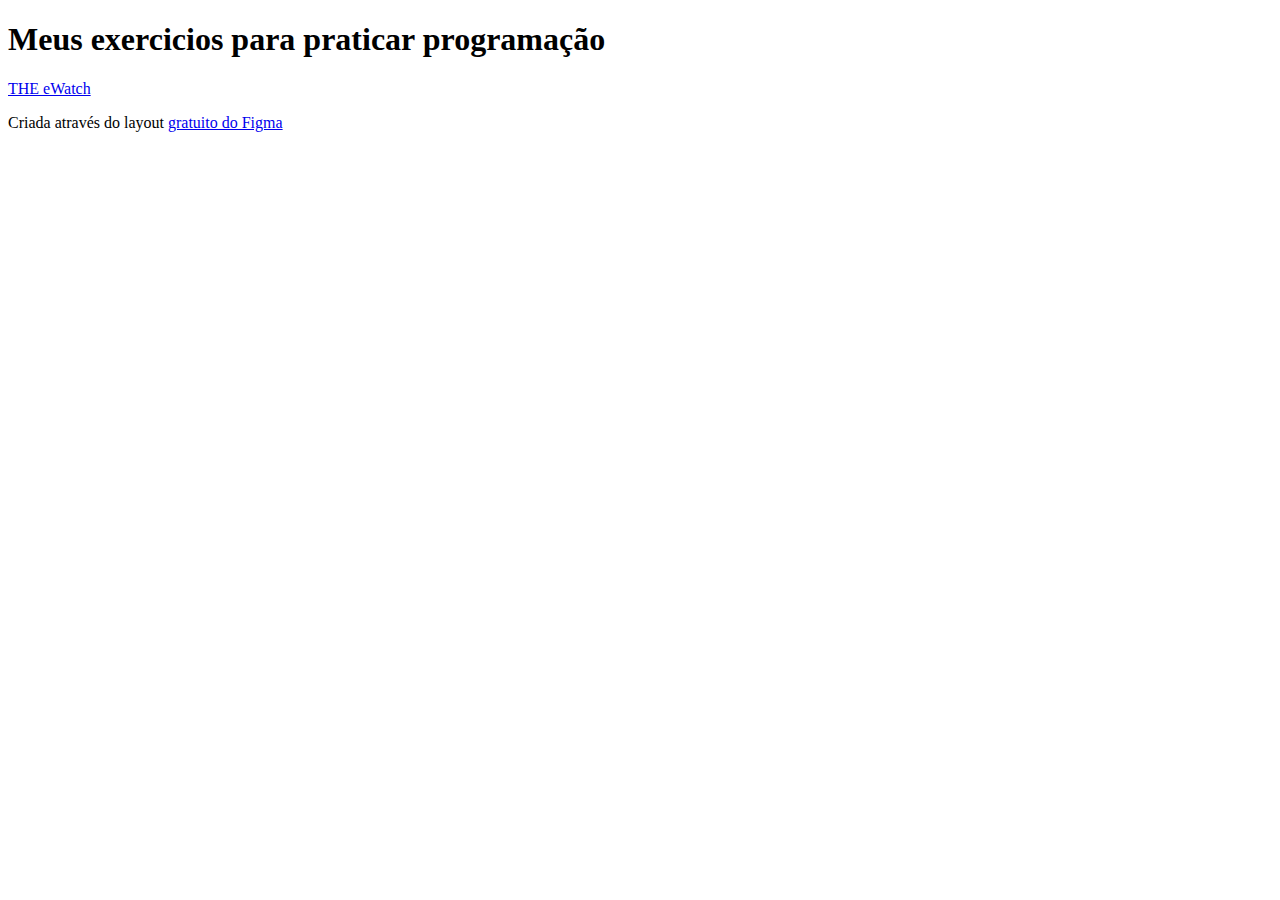
==== index.html @ f17f5eb4 "Rename Index.html to index.html" ====
<!DOCTYPE html>
<html lang="pt-br">
<head>
  <meta charset="UTF-8">
  <meta name="viewport" content="width=device-width, initial-scale=1.0">
  <title>Landing Pages</title>
</head>
<body>
  <h1>Meus exercicios para praticar programação</h1>

  <a href="The eWatch/index.html" target="_blank">THE eWatch</a>
  <p>Criada através do layout <a href="https://www.figma.com/design/4WUZJIemdLoGpskTNzqY7E/50%2B-Landing-page-designs-(Community)?m=auto&t=VnxlHb5dJ4w7DCEK-6" target="_blank">gratuito do Figma</a></p>




</body>
</html>
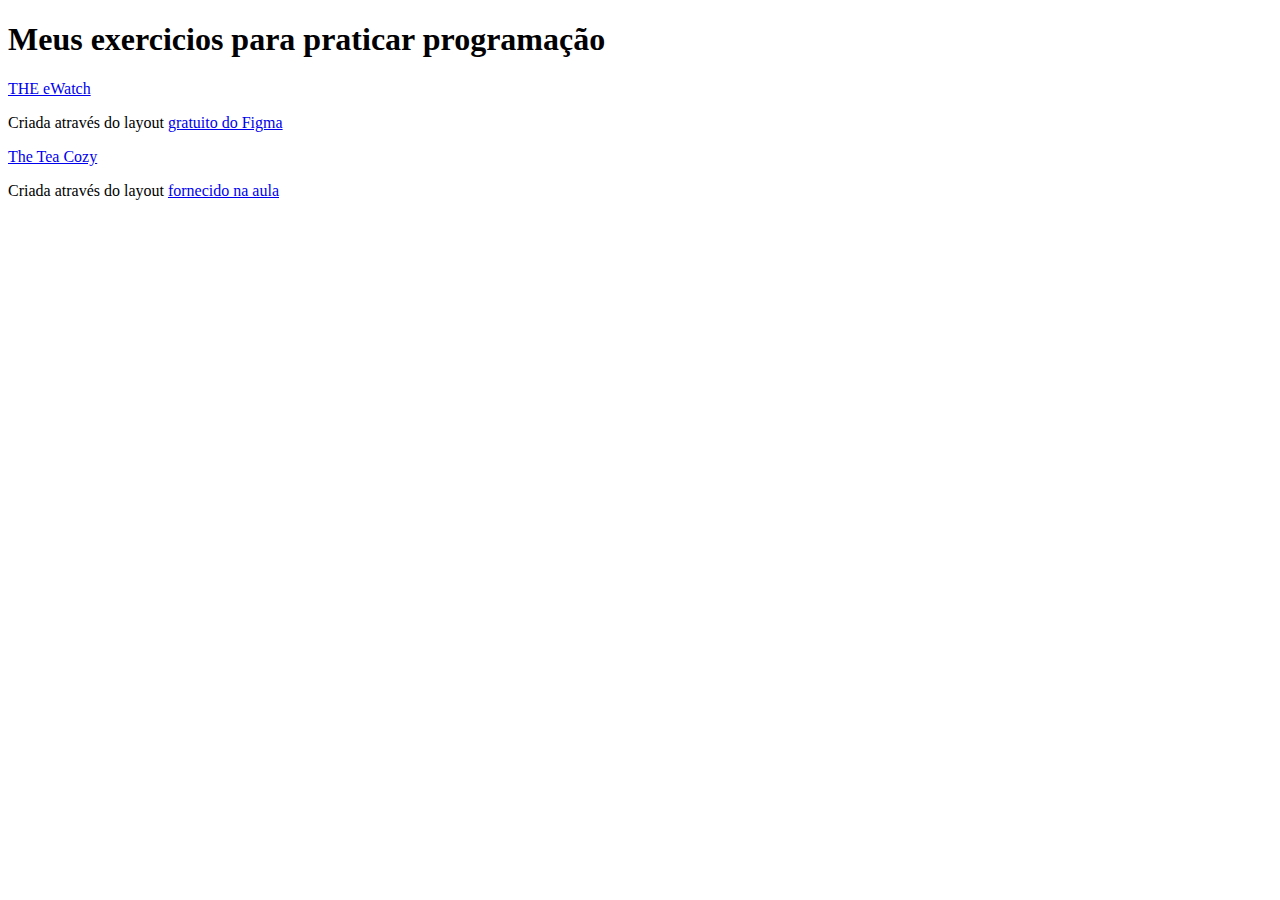
==== commit 5c88a265: "Update index.html" ====
--- a/index.html
+++ b/index.html
@@ -11,6 +11,10 @@
   <a href="The eWatch/index.html" target="_blank">THE eWatch</a>
   <p>Criada através do layout <a href="https://www.figma.com/design/4WUZJIemdLoGpskTNzqY7E/50%2B-Landing-page-designs-(Community)?m=auto&t=VnxlHb5dJ4w7DCEK-6" target="_blank">gratuito do Figma</a></p>
 
+  <a href="CodeCademy_TeaCozy/index.html" target="_blank">The Tea Cozy</a>
+  <p>Criada através do layout <a href="CodeCademy_TeaCozy/img-tea-cozy-redline.jpg" target="_blank">fornecido na aula</a></p>
+
+
 
 
 
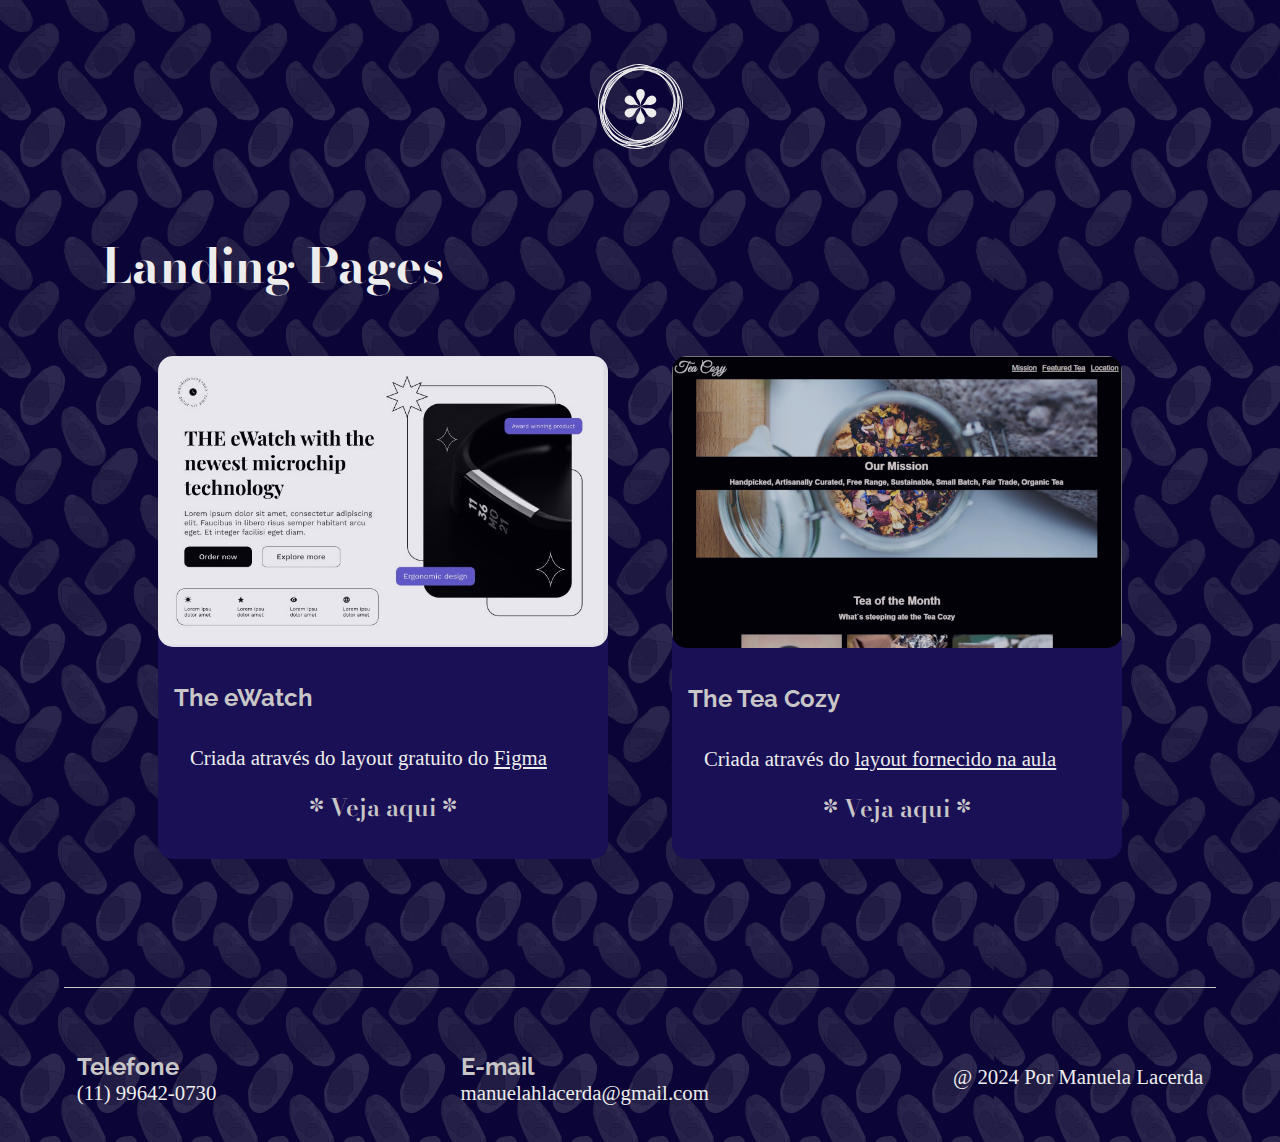
==== commit b56e1640: "Atualização do layout" ====
--- a/index.html
+++ b/index.html
@@ -1,22 +1,82 @@
 <!DOCTYPE html>
 <html lang="pt-br">
+
 <head>
   <meta charset="UTF-8">
   <meta name="viewport" content="width=device-width, initial-scale=1.0">
+  <link rel="stylesheet" href="style.css">
+  <link rel="stylesheet" href="index.css">
+  <link rel="icon" type="image/x-icon" href="images/favicon.ico">
   <title>Landing Pages</title>
 </head>
-<body>
-  <h1>Meus exercicios para praticar programação</h1>
+ 
+  <body>
+  
+    <header>
+  
+      <img class="imagem-circulo"  src="images/imagem_circulo_claro.svg" alt="imagem de um circulo com um asterisco dentro">
+     
+    </header>
+  
+    <main>
+      <h1 class="titulo_intro">Landing Pages</h1>
 
-  <a href="The eWatch/index.html" target="_blank">THE eWatch</a>
-  <p>Criada através do layout <a href="https://www.figma.com/design/4WUZJIemdLoGpskTNzqY7E/50%2B-Landing-page-designs-(Community)?m=auto&t=VnxlHb5dJ4w7DCEK-6" target="_blank">gratuito do Figma</a></p>
-
-  <a href="CodeCademy_TeaCozy/index.html" target="_blank">The Tea Cozy</a>
-  <p>Criada através do layout <a href="CodeCademy_TeaCozy/img-tea-cozy-redline.jpg" target="_blank">fornecido na aula</a></p>
-
-
-
-
-
-</body>
-</html>
+      <section class="cards">
+        <div class="card_projeto">
+          <img class="imagem_projeto" src="The eWatch/Template.jpg" alt="imagem">
+          <h3 class="titulo3">The eWatch</h3>
+          <p class="paragrafo">Criada através do layout <a class="paragrafo" href="https://www.figma.com/design/4WUZJIemdLoGpskTNzqY7E/50%2B-Landing-page-designs-(Community)?m=auto&t=VnxlHb5dJ4w7DCEK-6" target="_blank">gratuito do <span>Figma</span></a></p>
+          <a class="link_projeto" href="The eWatch/index.html" target="_blank">* Veja aqui *</a>
+        </div>
+      
+  
+        <div class="card_projeto">
+          <img class="imagem_projeto" src="CodeCademy_TeaCozy/crop_teacozy.png" alt="imagem">
+          <h3 class="titulo3">The Tea Cozy</h3>
+          <p class="paragrafo">Criada através do<a class="paragrafo" href="CodeCademy_TeaCozy/img-tea-cozy-redline.jpg" target="_blank"> <span> layout fornecido na aula</span></a></p>
+          <a class="link_projeto" href="CodeCademy_TeaCozy/index.html" target="_blank">* Veja aqui *</a>
+              
+        </div>
+      </section>	
+    </main>
+  
+  
+  <hr>
+  
+  <footer class="footer">
+    <div class="rodape">
+      <h3 class="titulo3">Telefone</h3>
+      <a class="paragrafo rodape-telefone" href="https://wa.me/qr/5JIPKNEACTDIM1">(11) 99642-0730</a>
+    </div>
+    <div class="rodape">
+      <h3 class="titulo3">E-mail</h3>
+      <a class="paragrafo rodape-email" href="mailto:manuelahlacerda@gmail.com">manuelahlacerda@gmail.com</a>
+    </div>
+    <div class="rodape">
+      <p class="paragrafo">@ 2024 Por Manuela Lacerda</p>
+    </div>
+  
+  </footer>
+  
+  <script>
+      
+    function clickMenu() {
+      if (itensMenu.style.display == "block") {
+        itensMenu.style.display = "none";
+      } else {
+        itensMenu.style.display = "block";
+      }
+    }
+    
+    function telaMaior(){
+      if(window.innerWidth >= 768) {
+        itensMenu.style.display = "flex";
+      } else {
+        itensMenu.style.display = "none";
+      }
+      }
+  
+  </script>
+  
+  </body>
+  </html>
--- a/style.css
+++ b/style.css
@@ -0,0 +1,137 @@
+@import url('https://fonts.googleapis.com/css2?family=Bodoni+Moda:ital,opsz,wght@0,6..96,400..900;1,6..96,400..900&family=Raleway:ital,wght@0,100..900;1,100..900&display=swap');
+/* <weight>: Use a value from 100 to 900
+   font-family: "Work Sans", sans-serif;*/
+/*font-family: "Montserrat", sans-serif;*/
+
+:root{
+  --cor-fundo:#EDEDED;
+  --cor-texto: #474341;
+  --cor1: #C8C6C7;
+  --cor2: #1A1055;
+
+  --fonte-titulo: "Bodoni Moda", serif;
+  --fonte-paragrafo: "Raleway", serif;
+}
+
+*{
+  margin: 0;
+  padding: 0;
+  box-sizing: border-box;
+}
+body{
+  position: absolute;
+  background-color: var(--cor-fundo);
+  color: var(--cor-texto);
+  background-image: url("../images/fundo_transparente.png");
+  width: 100%;
+}
+
+hr{
+  margin: 2% 5%;
+  border: 0;
+  border-top: 1px solid var(--cor1);
+}
+.linha{
+  margin: 8% 5%;
+  border: 0;
+  border-top: 1px solid var(--cor1);
+}
+#onpage{
+  color: var(--cor2);
+  font-weight: 700;
+  font-size: 1.375rem;
+}
+.titulo_intro{
+  margin: 0;
+  font-family: var(--fonte-titulo);
+  font-size: 3rem;
+  color: var(--cor2);
+}
+.titulo2{
+  font-family: var(--fonte-paragrafo);
+  font-weight: bold;
+  font-size: 1.38rem;
+}
+.titulo3{
+  text-decoration: none;
+  font-family: var(--fonte-paragrafo);
+  font-size: 1.28rem;
+}
+.paragrafo{
+  text-decoration: none;
+  font-family: var(--fonte-paragrafo);
+  font-size: 1rem;
+  line-height: 1.3rem;
+  text-align: justify;
+} 
+
+.cabecalho{
+  padding-top: 1rem;
+  position: fixed;
+  width: 100%;
+  background-image: url("../images/fundo_transparente.png");
+  background-color: var(--cor-fundo);
+}
+.cabecalho-menu{
+  padding: 0.687rem;
+  list-style-type: none;
+}
+
+.cabecalho-menulink{
+  text-decoration: none;
+  color: var(--cor-texto);
+  font-size: 1.375rem;
+  font-family: var(--fonte-paragrafo);
+  padding-left: 2rem;
+}
+.cabecalho-menulink:hover{
+  color: var(--cor1);
+}
+
+.botao-cv, .botao-projeto, .botao-contato{
+  text-decoration: none;
+  background-color: var(--cor-texto);
+  color: var(--cor1);
+  border-radius: 49px;
+  width: 9.31rem;
+  height: 3.625rem;
+  vertical-align: center;
+  display: flex;
+  justify-content: center;
+  align-items: center;
+  padding: 1rem;
+}
+.botao-cv:hover, .botao-projeto:hover, .botao-contato:hover{
+  border: 0.0675rem solid var(--cor-texto);
+  background-color: var(--cor-fundo);
+  color: var(--cor-texto);
+}
+
+
+/*RODAPÉ*/
+
+
+.rodape{
+  display: flex;
+  flex-direction: column;
+  justify-content: space-around;
+  gap: 2px;
+}
+.rodape-telefone{
+  text-decoration: underline;
+  color: var(--cor-texto);
+  text-align: left;
+}
+.rodape-email{
+  color: var(--cor-texto);
+  text-decoration: underline;
+}
+.rodape-telefone:hover {
+  color: var(--cor1);
+}
+.rodape-email:hover {
+  color: var(--cor1);
+}
+
+
+
--- a/index.css
+++ b/index.css
@@ -0,0 +1,220 @@
+:root{
+  --cor-fundo2: #0b0436;
+}
+
+@media only screen and (max-width: 767px){
+  body{
+    position: relative;
+    background-image: none;
+    background-color: var(--cor-fundo2);
+    background-image: url("../images/fundo_transparente.png");
+  }
+
+
+  .cabecalho{
+    position: fixed;
+    background-image: none;
+    background-color: var(--cor-fundo2);
+    z-index: 1;
+    background-image: url("../images/fundo_transparente.png");
+  }
+  .imagem-circulo{
+    display: block;
+    padding-top: 8%;
+    margin: auto;
+  }
+  main {
+    padding: 8% 6% 8% 6%;;
+    display: flex;
+    flex-direction: column;
+  }
+  .titulo_intro{
+    color: var(--cor-fundo);
+    margin-bottom: 10%;
+  }
+  .cards{
+    display: flex;
+    flex-direction: column;
+    gap: 4rem;
+  }
+  .card_projeto {
+    border-radius: 15px;
+    background-color: var(--cor2);
+    display: flex;
+    flex-direction: column;
+    gap: 1.25em;
+  }
+  .imagem_projeto{
+    border-radius: 15px;
+    opacity: 0.9;
+  }
+  .titulo3{
+    color: var(--cor1);
+    width: 100%;
+    padding: 1rem;
+    font-size: 1.5rem;
+  }
+  p{
+  padding: 0 2rem;
+  }
+  .paragrafo{
+    color: var(--cor-fundo);
+    text-align: justify;
+    text-decoration: none;
+    font-family: var(--cor-fundo);
+    font-size: 1rem;
+    line-height: 1.3rem;
+  }
+  span{
+    text-decoration: underline;
+  }
+
+  .link_projeto{
+    text-decoration: none;
+    font-family: var(--fonte-titulo);
+    font-size: 1.5rem;
+    font-weight: 600;
+    text-align: center;
+    padding: 0rem 0.625rem 2rem 0.625rem;
+    color: var(--cor1);
+    cursor: pointer;
+  }
+
+  
+  
+  .footer{
+    display: flex;
+    flex-direction: column;
+    gap: 1.5rem;
+    padding: 8% 6%;
+  }
+  .rodape{
+    display: flex;
+    flex-direction: column;    
+  }
+  .rodape > .paragrafo{
+    padding:0;
+  }
+  .rodape > .titulo3{
+    padding: 0;
+  }
+}
+
+@media (max-width: 767px) and (orientation: landscape){
+
+  .cabecalho{
+    position: inherit;
+  }
+  .cards{
+    flex-direction: row;
+  }
+  .card_projeto{
+    width: 45%;
+    align-self: center;
+  }
+}
+
+
+
+
+@media screen and (min-width: 768px) {
+
+  .imagem-circulo{
+    display: block;
+    padding-top: 5%;
+    margin: auto;
+    width: 85px;
+  }
+   
+  body{
+    position: relative;
+    background-image: none;
+    background-color: var(--cor-fundo2);
+    background-image: url("../images/fundo_transparente.png");
+
+  }
+
+  main {
+    padding: 80px 8% 8% 8%;;
+    display: flex;
+    flex-direction: column;
+  }
+  .titulo_intro{
+    color: var(--cor-fundo);
+    margin-bottom: 5%;
+  }
+  .cards{
+    display: flex;
+    gap: 4rem;
+    justify-content: center;
+  }
+  .card_projeto {
+    border-radius: 15px;
+    background-color: var(--cor2);
+    display: flex;
+    flex-direction: column;
+    gap: 1.25em;
+    width: 450px;
+  }
+  .imagem_projeto{
+    border-radius: 15px;
+    opacity: 0.9;
+  }
+  .titulo3{
+    color: var(--cor1);
+    width: 100%;
+    padding: 1rem;
+    font-size: 1.5rem;
+  }
+  p{
+    padding: 0 2rem;
+    }
+    .paragrafo{
+      color: var(--cor-fundo);
+      text-align: justify;
+      text-decoration: none;
+      font-family: var(--cor-fundo);
+      font-size: 1.3rem;
+      line-height: 1.3rem;
+    }
+    span{
+      text-decoration: underline;
+    }
+  
+  .link_projeto{
+    text-decoration: none;
+    font-family: var(--fonte-titulo);
+    font-size: 1.5rem;
+    font-weight: 600;
+    text-align: center;
+    padding: 0rem 0.625rem 2rem 0.625rem;
+    color: var(--cor1);
+    cursor: pointer;
+  }
+  .footer{
+    display: flex;
+    justify-content: space-between;
+    gap: 1.5rem;
+    padding: 3% 6%;
+  }
+  .rodape{
+    display: flex;
+    flex-direction: column;    
+  }
+  .rodape > .paragrafo{
+    padding:0;
+  }
+  .rodape > .titulo3{
+    padding: 0;
+  }
+}
+
+
+
+/*Extra large devices (large laptops and desktops, 1300px and up)*/
+@media screen and (min-width: 1400px) {
+  main {
+    padding: 80px 20% 0% 20%;
+  }
+ 
+} 